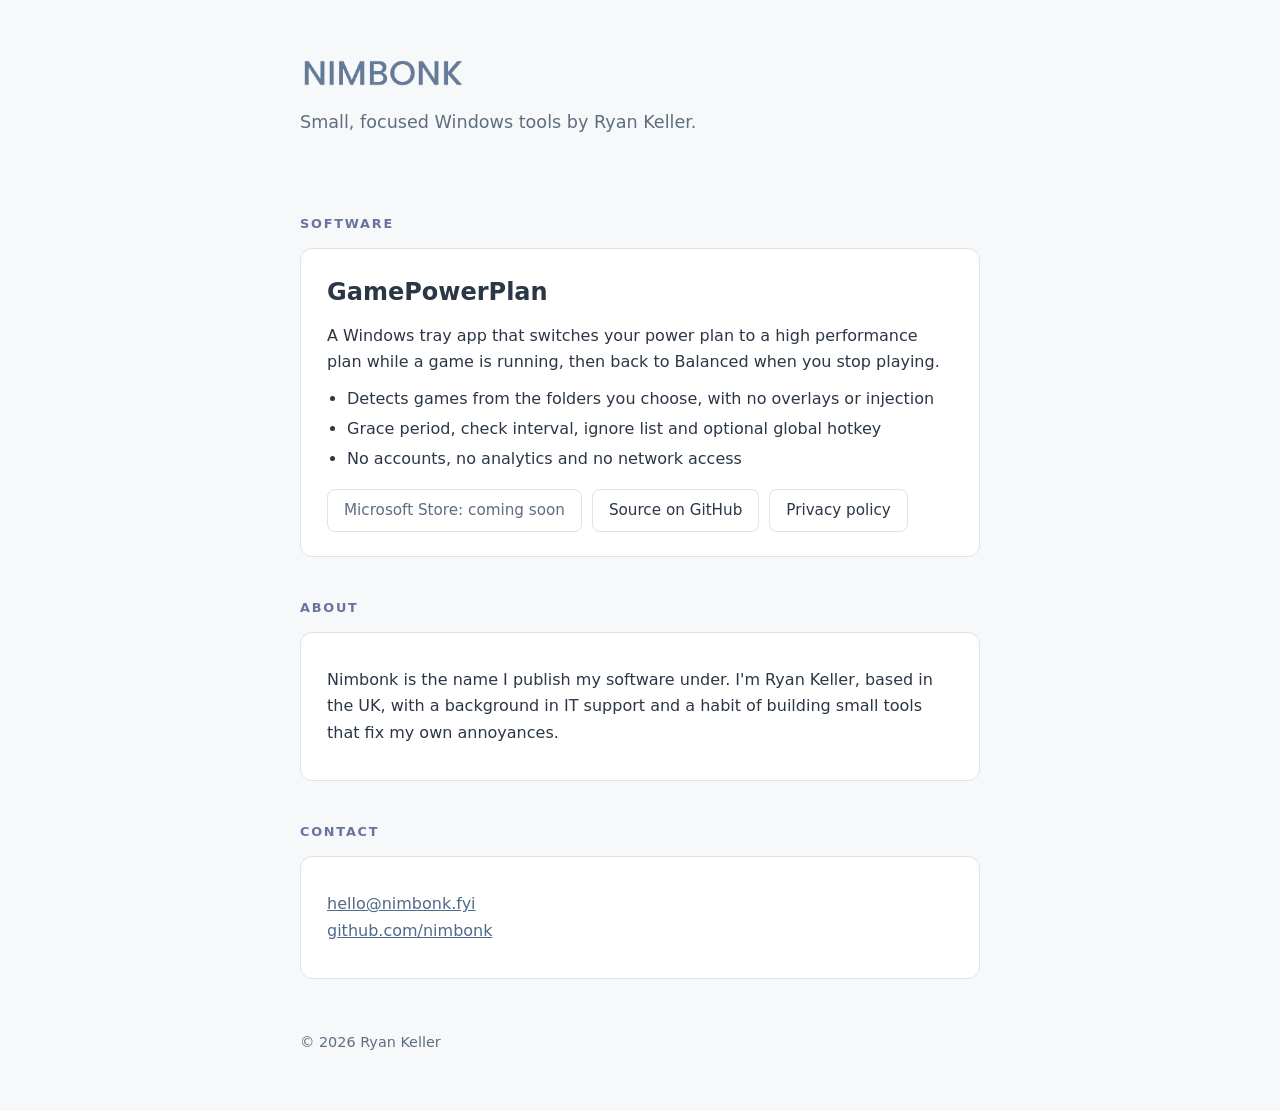
==== index.html @ 5664d85b "Add files via upload" ====
<!doctype html>
<html lang="en-GB">
<head>
<meta charset="utf-8">
<meta name="viewport" content="width=device-width,initial-scale=1">
<title>Nimbonk</title>
<meta name="description" content="Small, focused Windows tools by Ryan Keller.">
<link rel="icon" href="assets/favicon.png">
<link rel="apple-touch-icon" href="assets/apple-touch-icon.png">
<link rel="stylesheet" href="assets/style.css">
</head>
<body>
<div class="wrap">
<header>
  <picture>
    <source srcset="assets/nimbonk-dark.png" media="(prefers-color-scheme: dark)">
    <img class="logo" src="assets/nimbonk-light.png" alt="Nimbonk">
  </picture>
  <p class="tag">Small, focused Windows tools by Ryan Keller.</p>
</header>
<main>
  <h2>Software</h2>
  <section class="card">
    <h1>GamePowerPlan</h1>
    <p>A Windows tray app that switches your power plan to a high performance plan while a game is running, then back to Balanced when you stop playing.</p>
    <ul>
      <li>Detects games from the folders you choose, with no overlays or injection</li>
      <li>Grace period, check interval, ignore list and optional global hotkey</li>
      <li>No accounts, no analytics and no network access</li>
    </ul>
    <div class="row">
      <span class="btn soon">Microsoft Store: coming soon</span>
      <a class="btn" href="https://github.com/nimbonk/GamePowerPlan">Source on GitHub</a>
      <a class="btn" href="privacy/">Privacy policy</a>
    </div>
  </section>

  <h2>About</h2>
  <section class="card">
    <p>Nimbonk is the name I publish my software under. I'm Ryan Keller, based in the UK, with a background in IT support and a habit of building small tools that fix my own annoyances.</p>
  </section>

  <h2>Contact</h2>
  <section class="card">
    <p><a href="mailto:hello@nimbonk.fyi">hello@nimbonk.fyi</a><br>
    <a href="https://github.com/nimbonk">github.com/nimbonk</a></p>
  </section>
</main>
<footer>&copy; 2026 Ryan Keller</footer>
</div>
</body>
</html>
---- assets/style.css ----
:root{--bg:#f6f8fa;--card:#fff;--text:#2b3646;--muted:#5f6d80;--line:#dde3ea;--accent:#6b72a0;--link:#4f6a8c}
@media (prefers-color-scheme:dark){:root{--bg:#16181d;--card:#1d2027;--text:#e4e9ef;--muted:#9aa6b6;--line:#2b303a;--accent:#a3a9cf;--link:#a9bfdc}}
*{box-sizing:border-box}
body{margin:0;background:var(--bg);color:var(--text);font:16px/1.65 system-ui,-apple-system,"Segoe UI",Roboto,sans-serif}
.wrap{max-width:720px;margin:0 auto;padding:0 20px}
header{padding:56px 0 8px}
.logo{height:34px;width:auto;display:block}
.tag{margin:18px 0 0;color:var(--muted);font-size:1.1rem}
main{padding:28px 0 8px}
h2{font-size:.8rem;letter-spacing:.14em;text-transform:uppercase;color:var(--accent);margin:40px 0 14px;font-weight:600}
h1{font-size:1.5rem;margin:0 0 6px}
.card{background:var(--card);border:1px solid var(--line);border-radius:12px;padding:24px 26px}
.card p{margin:10px 0}
.card ul{margin:10px 0 14px;padding-left:20px}
.card li{margin:4px 0}
.row{display:flex;flex-wrap:wrap;gap:10px;margin-top:16px}
.btn{display:inline-block;padding:8px 16px;border-radius:8px;border:1px solid var(--line);color:var(--text);text-decoration:none;font-weight:500;font-size:.95rem}
.btn:hover{border-color:var(--accent)}
.btn.soon{color:var(--muted);cursor:default}
.btn.soon:hover{border-color:var(--line)}
a{color:var(--link)}
code{font:.9em ui-monospace,SFMono-Regular,Consolas,monospace;background:var(--bg);padding:1px 6px;border-radius:5px}
footer{padding:44px 0 56px;color:var(--muted);font-size:.9rem}
footer a{color:var(--muted)}
.policy h1{margin-top:8px}
.policy h2{text-transform:none;letter-spacing:0;font-size:1.1rem;color:var(--text);margin:28px 0 8px}
.policy p{margin:8px 0}
.back{display:inline-block;margin-top:24px;font-size:.95rem}
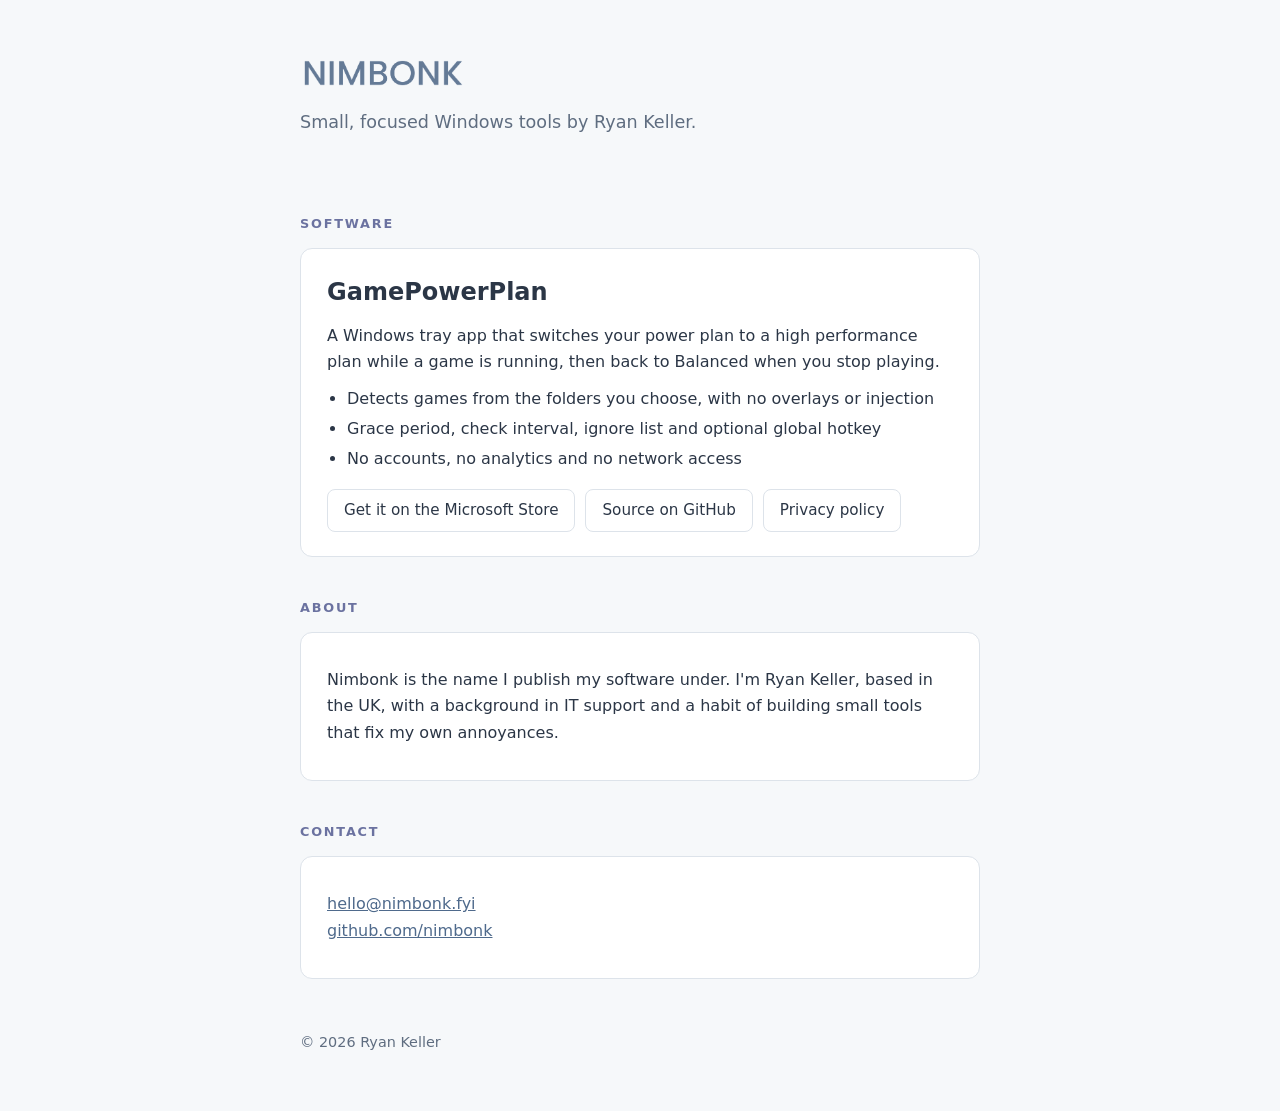
==== commit 0ce0012c: "Add files via upload" ====
--- a/index.html
+++ b/index.html
@@ -29,7 +29,7 @@
       <li>No accounts, no analytics and no network access</li>
     </ul>
     <div class="row">
-      <span class="btn soon">Microsoft Store: coming soon</span>
+      <a class="btn" href="https://apps.microsoft.com/detail/9PF9KW933WVG">Get it on the Microsoft Store</a>
       <a class="btn" href="https://github.com/nimbonk/GamePowerPlan">Source on GitHub</a>
       <a class="btn" href="privacy/">Privacy policy</a>
     </div>
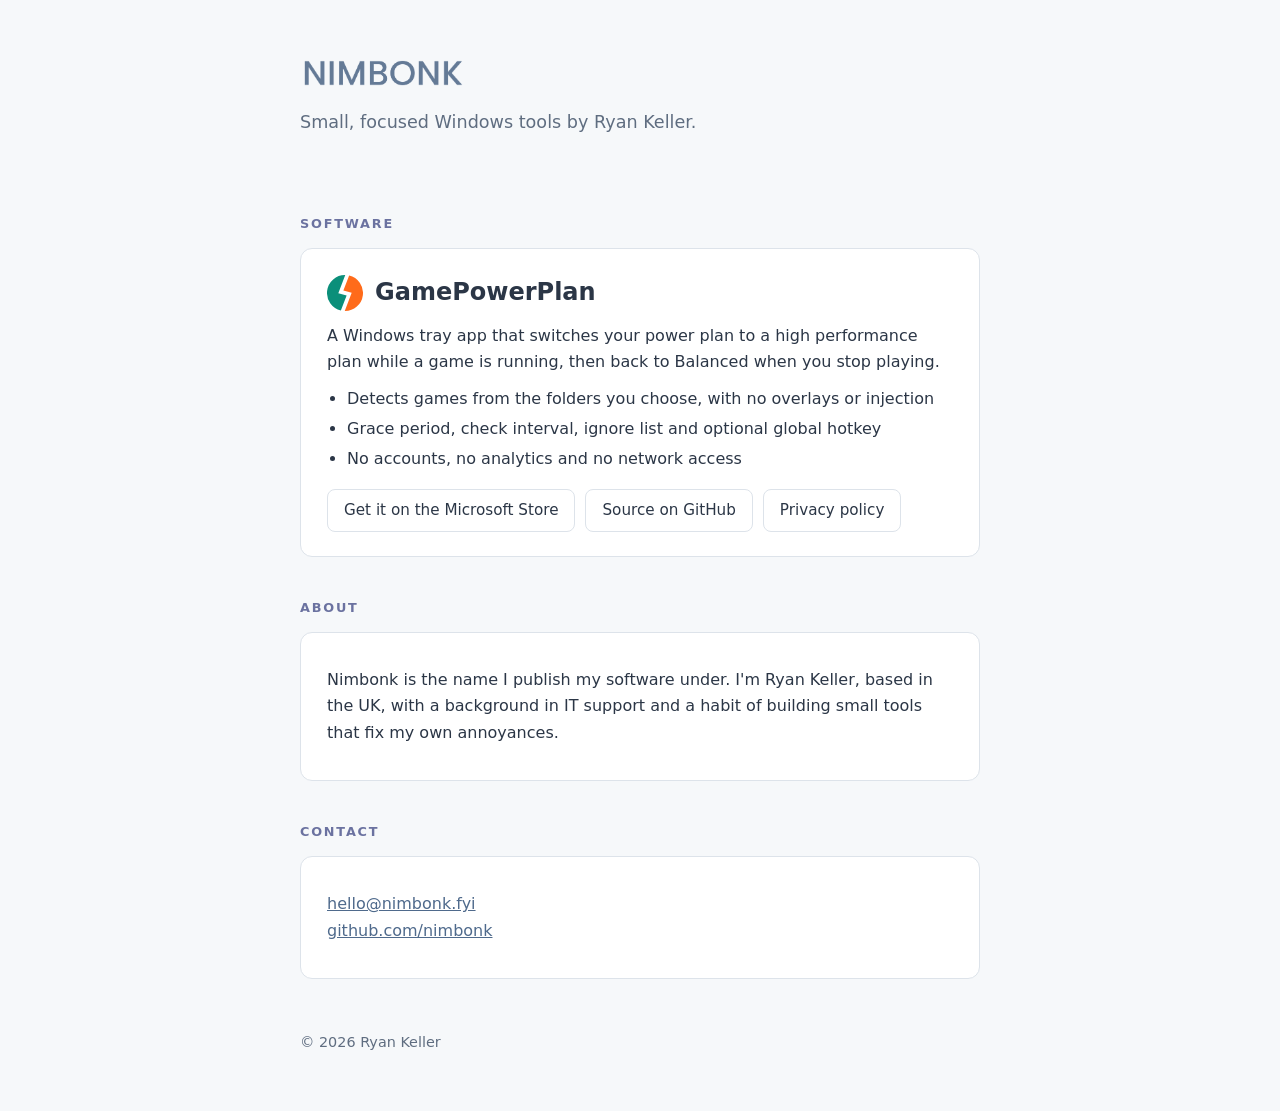
==== commit 6283bed2: "Show the new GamePowerPlan logo on its card" ====
--- a/index.html
+++ b/index.html
@@ -21,7 +21,7 @@
 <main>
   <h2>Software</h2>
   <section class="card">
-    <h1>GamePowerPlan</h1>
+    <h1 class="app"><img src="assets/gamepowerplan.svg" alt="" width="36" height="36">GamePowerPlan</h1>
     <p>A Windows tray app that switches your power plan to a high performance plan while a game is running, then back to Balanced when you stop playing.</p>
     <ul>
       <li>Detects games from the folders you choose, with no overlays or injection</li>
--- a/assets/style.css
+++ b/assets/style.css
@@ -9,6 +9,8 @@
 main{padding:28px 0 8px}
 h2{font-size:.8rem;letter-spacing:.14em;text-transform:uppercase;color:var(--accent);margin:40px 0 14px;font-weight:600}
 h1{font-size:1.5rem;margin:0 0 6px}
+h1.app{display:flex;align-items:center;gap:12px}
+h1.app img{width:36px;height:36px;flex:none}
 .card{background:var(--card);border:1px solid var(--line);border-radius:12px;padding:24px 26px}
 .card p{margin:10px 0}
 .card ul{margin:10px 0 14px;padding-left:20px}
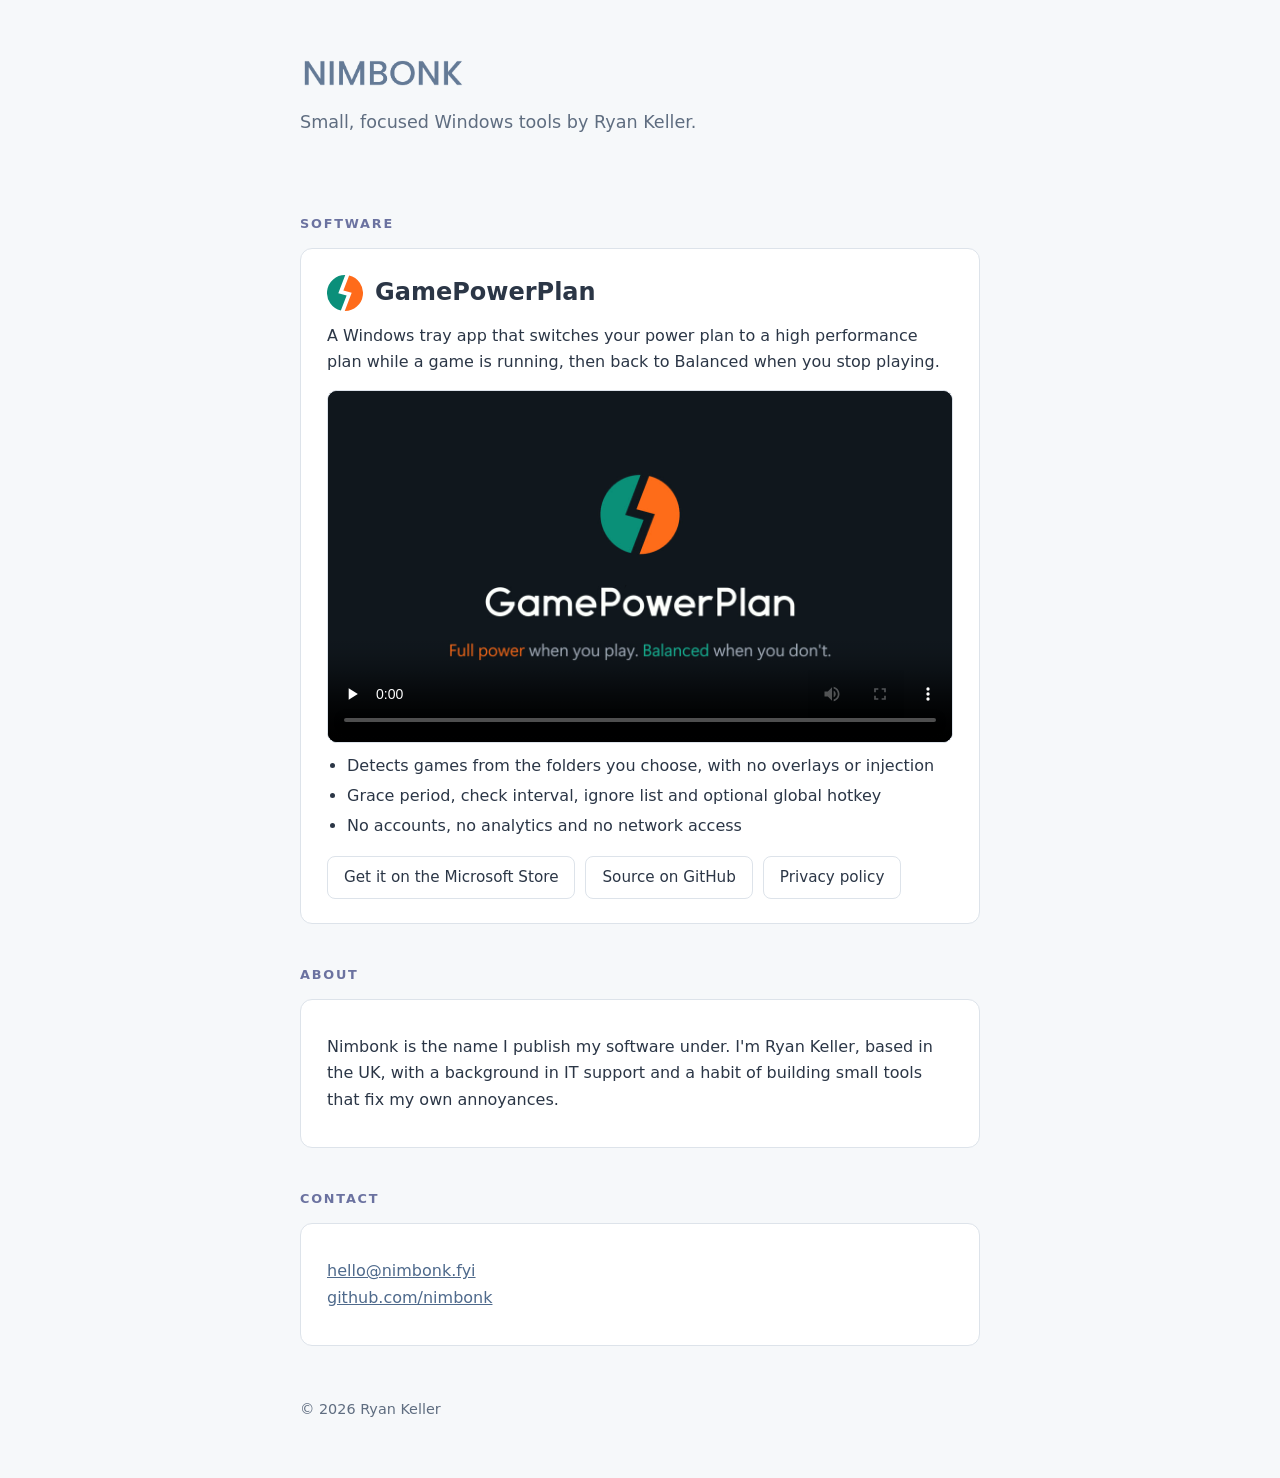
==== commit 90de3028: "Add the GamePowerPlan video to its card" ====
--- a/index.html
+++ b/index.html
@@ -23,6 +23,7 @@
   <section class="card">
     <h1 class="app"><img src="assets/gamepowerplan.svg" alt="" width="36" height="36">GamePowerPlan</h1>
     <p>A Windows tray app that switches your power plan to a high performance plan while a game is running, then back to Balanced when you stop playing.</p>
+    <video class="demo" src="assets/gamepowerplan.mp4" poster="assets/gamepowerplan-poster.jpg" controls preload="none" playsinline width="1920" height="1080" aria-label="21-second video showing GamePowerPlan switching power plans"></video>
     <ul>
       <li>Detects games from the folders you choose, with no overlays or injection</li>
       <li>Grace period, check interval, ignore list and optional global hotkey</li>
--- a/assets/style.css
+++ b/assets/style.css
@@ -11,6 +11,7 @@
 h1{font-size:1.5rem;margin:0 0 6px}
 h1.app{display:flex;align-items:center;gap:12px}
 h1.app img{width:36px;height:36px;flex:none}
+.demo{display:block;width:100%;height:auto;margin:14px 0 4px;border-radius:10px;border:1px solid var(--line);background:#12171F}
 .card{background:var(--card);border:1px solid var(--line);border-radius:12px;padding:24px 26px}
 .card p{margin:10px 0}
 .card ul{margin:10px 0 14px;padding-left:20px}
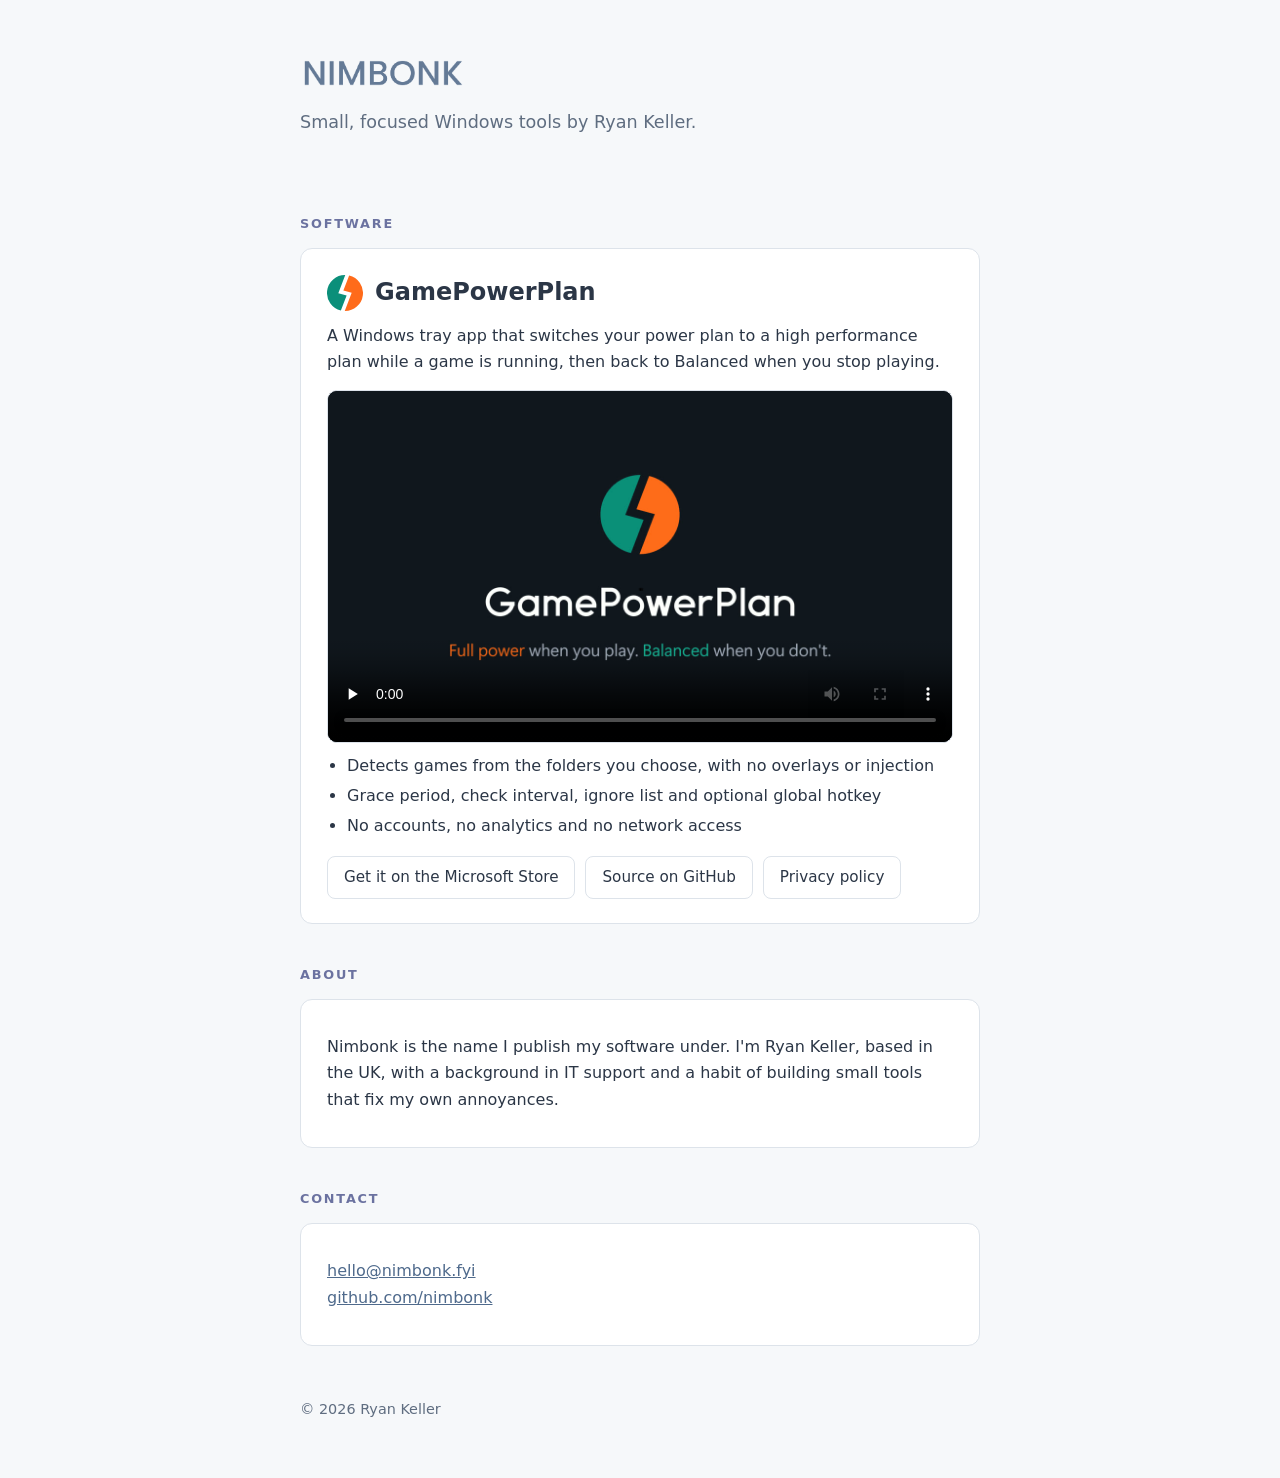
==== commit bb57e7be: "Declare light and dark support so browsers don't auto-recolour the site" ====
--- a/index.html
+++ b/index.html
@@ -3,6 +3,7 @@
 <head>
 <meta charset="utf-8">
 <meta name="viewport" content="width=device-width,initial-scale=1">
+<meta name="color-scheme" content="light dark">
 <title>Nimbonk</title>
 <meta name="description" content="Small, focused Windows tools by Ryan Keller.">
 <link rel="icon" href="assets/favicon.png">
